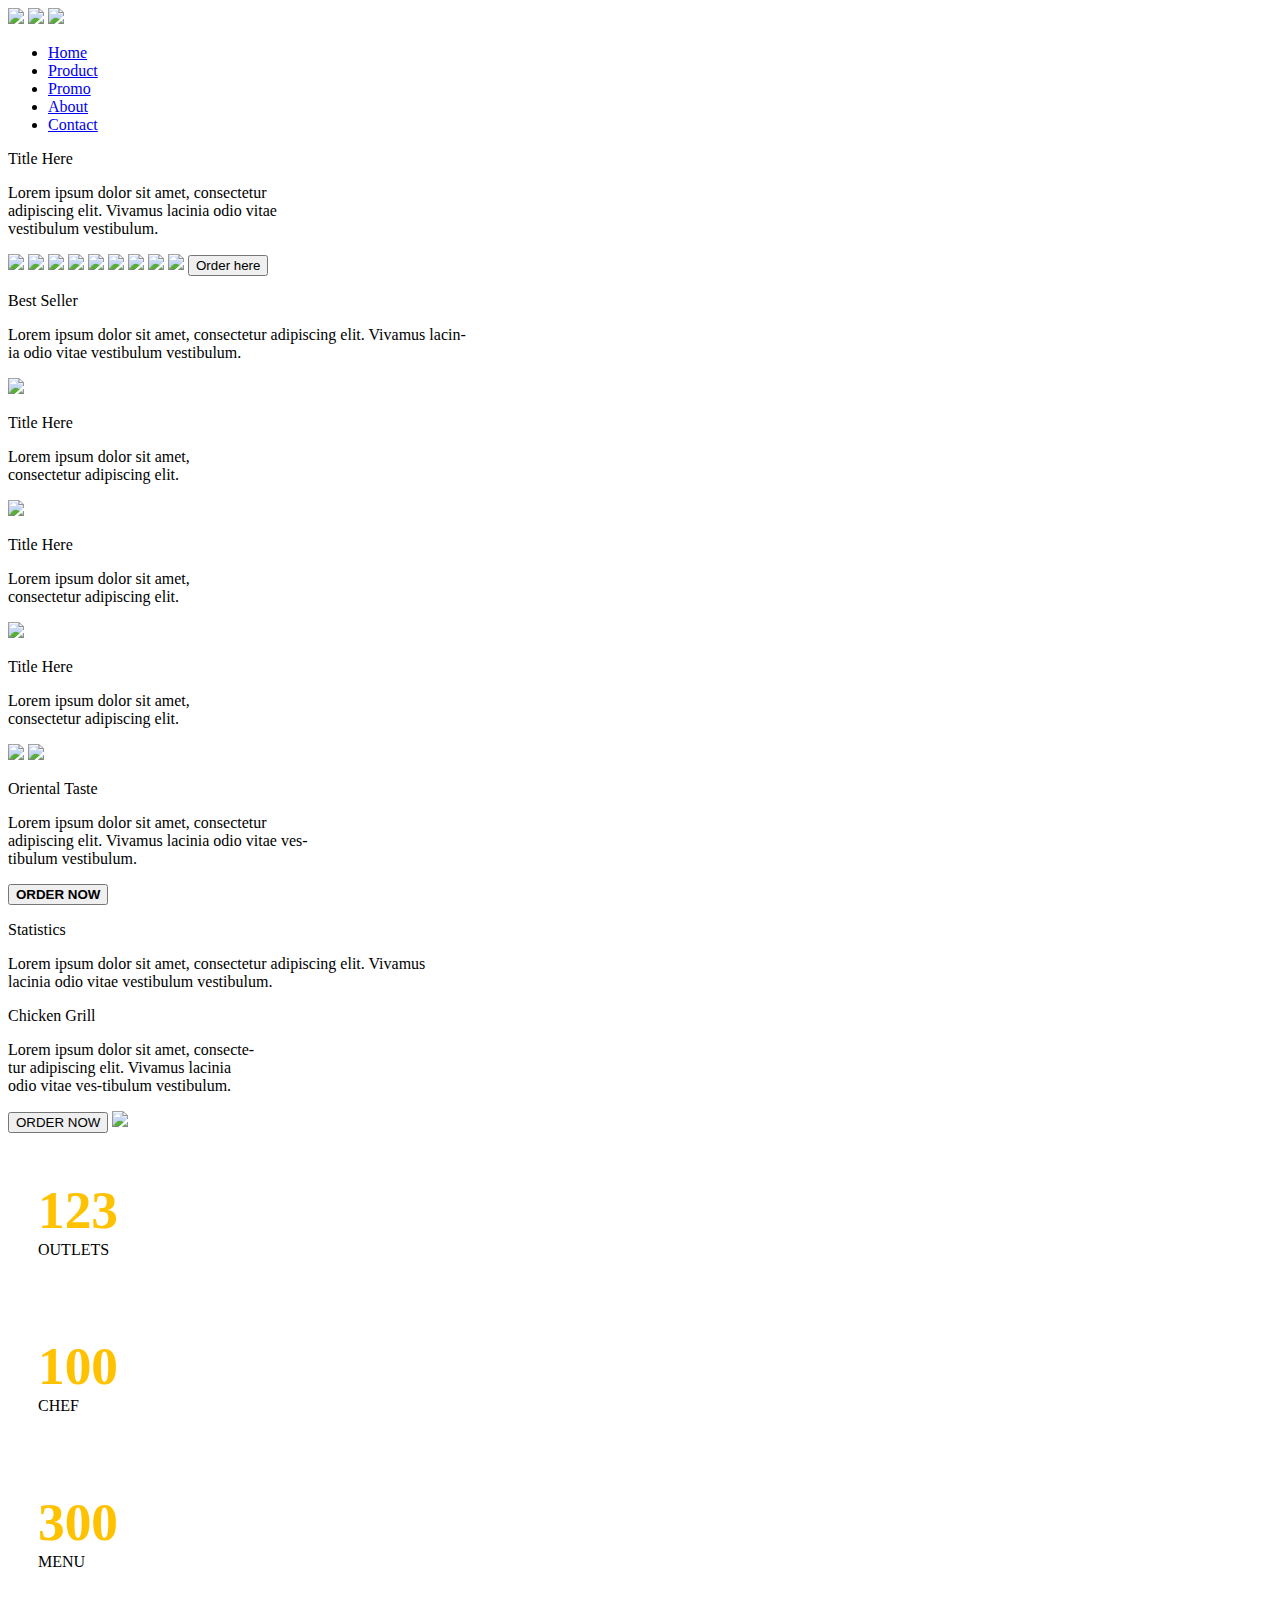
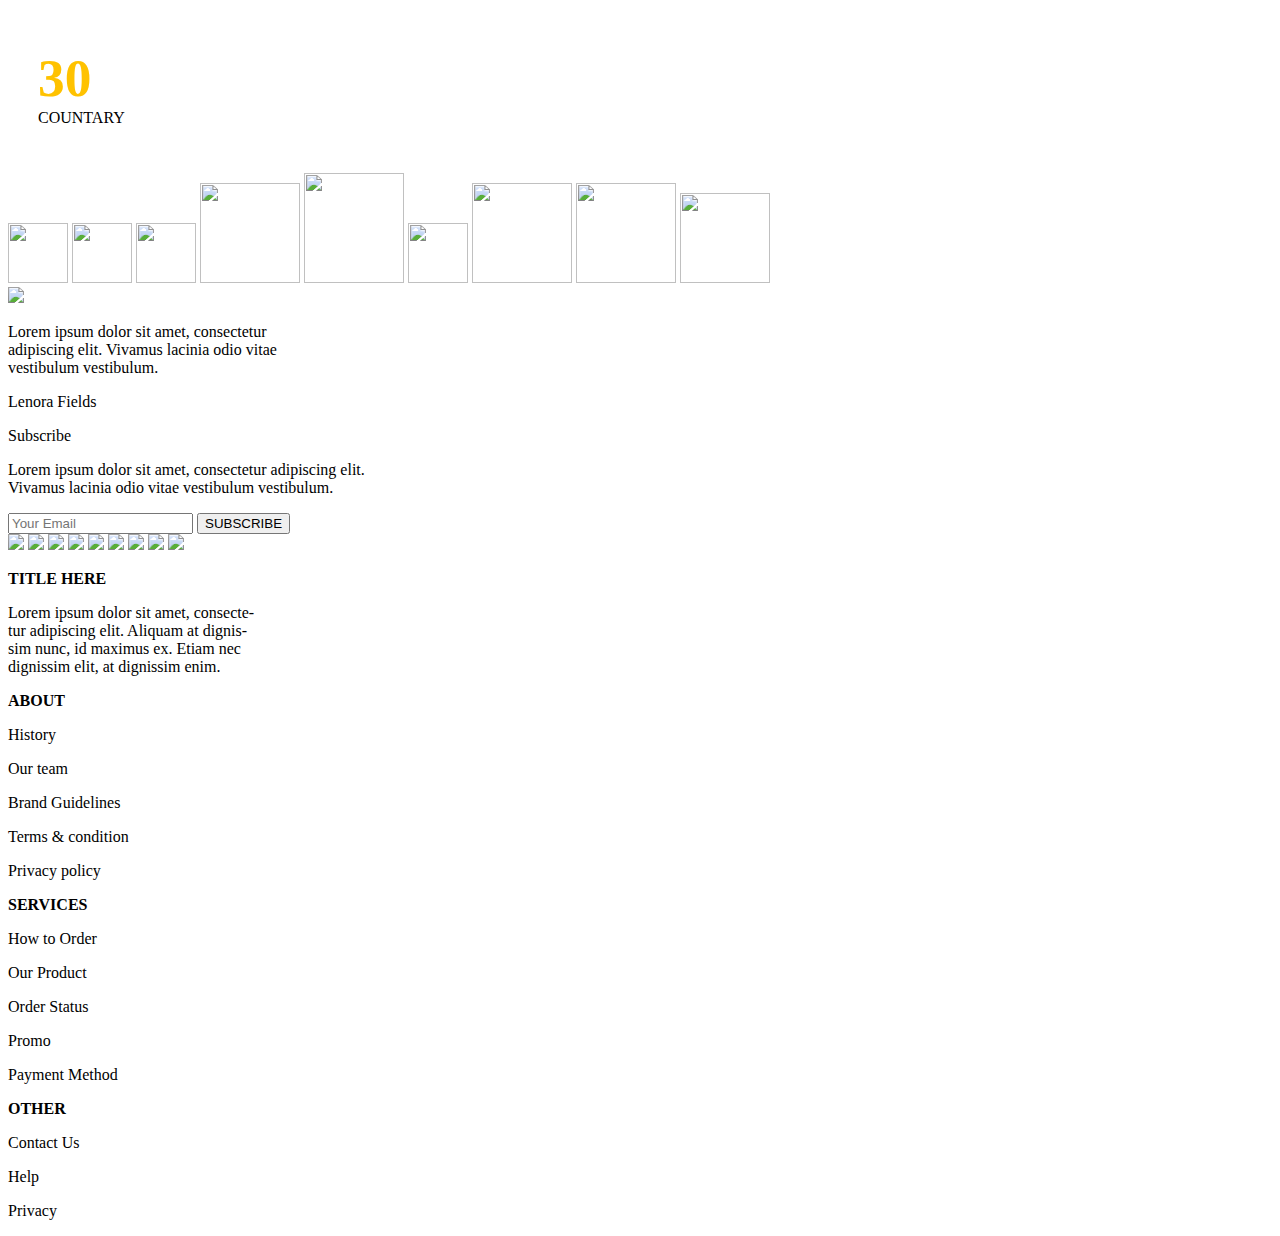
==== index.html @ 9cfca8f8 "new" ====
<!DOCTYPE html>
<html lang="en">
<head>
    <meta charset="UTF-8">
    <meta name="viewport" content="width=device-width, initial-scale=1.0">
    <link rel="apple-touch-icon" sizes="180x180" href="rret/apple-touch-icon.png">
    <link rel="icon" type="image/png" sizes="32x32" href="rret/favicon-32x32.png">
    <link rel="icon" type="image/png" sizes="16x16" href="rret/favicon-16x16.png">
    <link rel="manifest" href="rret/site.webmanifest">
    <link rel="mask-icon" href="rret/safari-pinned-tab.svg" color="#5bbad5">
    <meta name="msapplication-TileColor" content="#da532c">
    <meta name="theme-color" content="#ffffff">
    <link rel="stylesheet" href="style.css">
    <title>RETURANT</title>
</head>
<body>
    <div class="grid-container">
        <div class="right">
            <img src="pics/j.png" id="j">
            <img src="pics/a.png" id="a">
            <img src="pics/i.png" id="i">
        </div>
        <div class="left">
            <div class="lnav">
                <nav class="navbar">
                    <ul>
                        <li><a href="#">Home</a></li>
                        <li><a href="#">Product</a></li>
                        <li><a href="#">Promo</a></li>
                        <li><a href="#">About</a></li>
                        <li><a href="#">Contact</a></li>
                    </ul>
                </nav>
            </div>
            <div class="images">
                <p id="p1">Title Here</p>
                <p id="p2">Lorem ipsum dolor sit amet, consectetur<br> adipiscing elit. Vivamus lacinia odio vitae<br> vestibulum vestibulum. </p>
                <img src="pics/g.png" id="g">
                <img src="pics/g.png" id="g1">
                <img src="pics/g.png" id="g2">
                <img src="pics/g.png" id="g3">
                <img src="pics/c.png" id="c">
                <img src="pics/d.png" id="d">
                <img src="pics/e.png" id="e">
                <img src="pics/f.png" id="f">
                <img src="pics/h.png" id="h">
                <button type="button">Order here</button>
            </div>
        </div>
        <!--best seller-->
        <div class="bs">
            <p id="p3">Best Seller</p>
            <p id="p4">Lorem ipsum dolor sit amet, consectetur adipiscing elit. Vivamus lacin-<br>ia odio vitae vestibulum vestibulum. </p>
        </div>  
        <div class="bsimg">
            <img src="pics/m.png">
            <p id="p5">Title Here</p>
            <p id="p6">Lorem ipsum dolor sit amet,<br> consectetur adipiscing elit.</p>
        </div>
        <div class="item5">
            <img src="pics/k.png">
            <p id="p5">Title Here</p>
            <p id="p6">Lorem ipsum dolor sit amet,<br> consectetur adipiscing elit.</p>
        </div>
        <div class="item6">
            <img src="pics/l.png">
            <p id="p5">Title Here</p>
            <p id="p6">Lorem ipsum dolor sit amet,<br> consectetur adipiscing elit.</p>
        </div>
        <!--oriental tast-->
        <div class="item7">
            <img src="pics/pr.png" id="pr">
            <img src="pics/o.png" id="o">
            <p id="p7">Oriental Taste</p>
            <p id="p8">Lorem ipsum dolor sit amet, consectetur<br> adipiscing elit. Vivamus lacinia odio vitae ves-<br>tibulum vestibulum. </p>
            <button type="button"><b>ORDER NOW</b></button>
            <P id="p9">Statistics</P>
            <p id="p10">Lorem ipsum dolor sit amet, consectetur adipiscing elit. Vivamus<br> lacinia odio vitae vestibulum vestibulum. </p>
            <p id="p11">Chicken Grill</p>
            <p id="p12">Lorem ipsum dolor sit amet, consecte-<br>tur adipiscing elit. Vivamus lacinia<br> odio vitae ves-tibulum vestibulum. </p>
            <button type="button" id="bt">ORDER NOW</button>
            <img src="pics/q.png" id="q">
            <div class="outlet"><p style="padding: 30px;"><b style="color: #ffc200; font-size: 40pt;">123</b><br>OUTLETS</p></div>
            <div class="chef"><p style="padding: 30px;"><b style="color: #ffc200; font-size: 40pt;">100</b><br>CHEF</p></div>
            <div class="menu"><p style="padding: 30px;"><b style="color: #ffc200; font-size: 40pt;">300</b><br>MENU</p></div>
            <div class="conry"><p style="padding: 30px;"><b style="color: #ffc200; font-size: 40pt;">30</b><br>COUNTARY</p></div>
            <img src="pics/g.png" id="gg1" style="height: 60px; width: 60px;">
            <img src="pics/g.png" id="gg2" style="height: 60px; width: 60px;">
            <img src="pics/g.png" id="gg3" style="height: 60px; width: 60px;">
            <img src="pics/c.png" id="cc" style="height: 100px; width: 100px;">
            <img src="pics/d.png" id="dd" style="height: 110px; width: 100px;">
            <img src="pics/e.png" id="ee" style="height: 60px; width: 60px;">
            <img src="pics/f.png" id="ff" style="height: 100px; width: 100px;">
            <img src="pics/h.png" id="hh" style="height: 100px; width: 100px;">
            <img src="pics/n.png" id="n" style="height: 90px; width: 90px;">
        </div>
        <!--lenora field-->
        <div class="item8">
            <img src="pics/s.png">
            <div class="text">
                <p id="p13">Lorem ipsum dolor sit amet, consectetur<br> adipiscing elit. Vivamus lacinia odio vitae<br> vestibulum vestibulum.</p>
                <p id="p14">Lenora Fields</p>
            </div>
        </div>
        <!--subscribe-->
        <div class="item9">
            <p id="p15">Subscribe</p>
            <p id="p16">Lorem ipsum dolor sit amet, consectetur adipiscing elit.<br>  Vivamus lacinia odio vitae vestibulum vestibulum. </p>
            <div class="form">
                <input id="form" type="text" placeholder="Your Email" name="mail" required>
                <input id="sub" type="submit" value="SUBSCRIBE">
            </div>
            <img src="pics/g.png" id="ra">
            <img src="pics/g.png" id="ra1">
            <img src="pics/g.png" id="ra2">
            <img src="pics/c.png" id="rb">
            <img src="pics/d.png" id="rc">
            <img src="pics/e.png" id="rd">
            <img src="pics/f.png" id="re">
            <img src="pics/h.png" id="rf">
            <img src="pics/n.png" id="rg">
        </div>
        <!--footer-->
        <div class="item10">
            <p id="p17"><b>TITLE HERE</b></p>
            <P id="p18">Lorem ipsum dolor sit amet, consecte-<br>tur adipiscing elit. Aliquam at dignis-<br>sim nunc, id maximus ex. Etiam nec<br> dignissim elit, at dignissim enim. </P>
        </div>
        <div class="item11"><b>ABOUT</b>
            <p>History</p>
            <p>Our team</p>
            <p>Brand Guidelines</p>
            <p>Terms & condition</p>
            <p>Privacy policy</p>
        </div>
        <div class="item12"><b>SERVICES</b>
            <p>How to Order</p>
            <p>Our Product</p>
            <p>Order Status</p>
            <p>Promo</p>
            <p>Payment Method</p>
        </div>
        <div class="item13"><b>OTHER</b>
            <p>Contact Us</p>
            <p>Help</p>
            <p>Privacy</p>
        </div>
      </div>
</body>
</html>
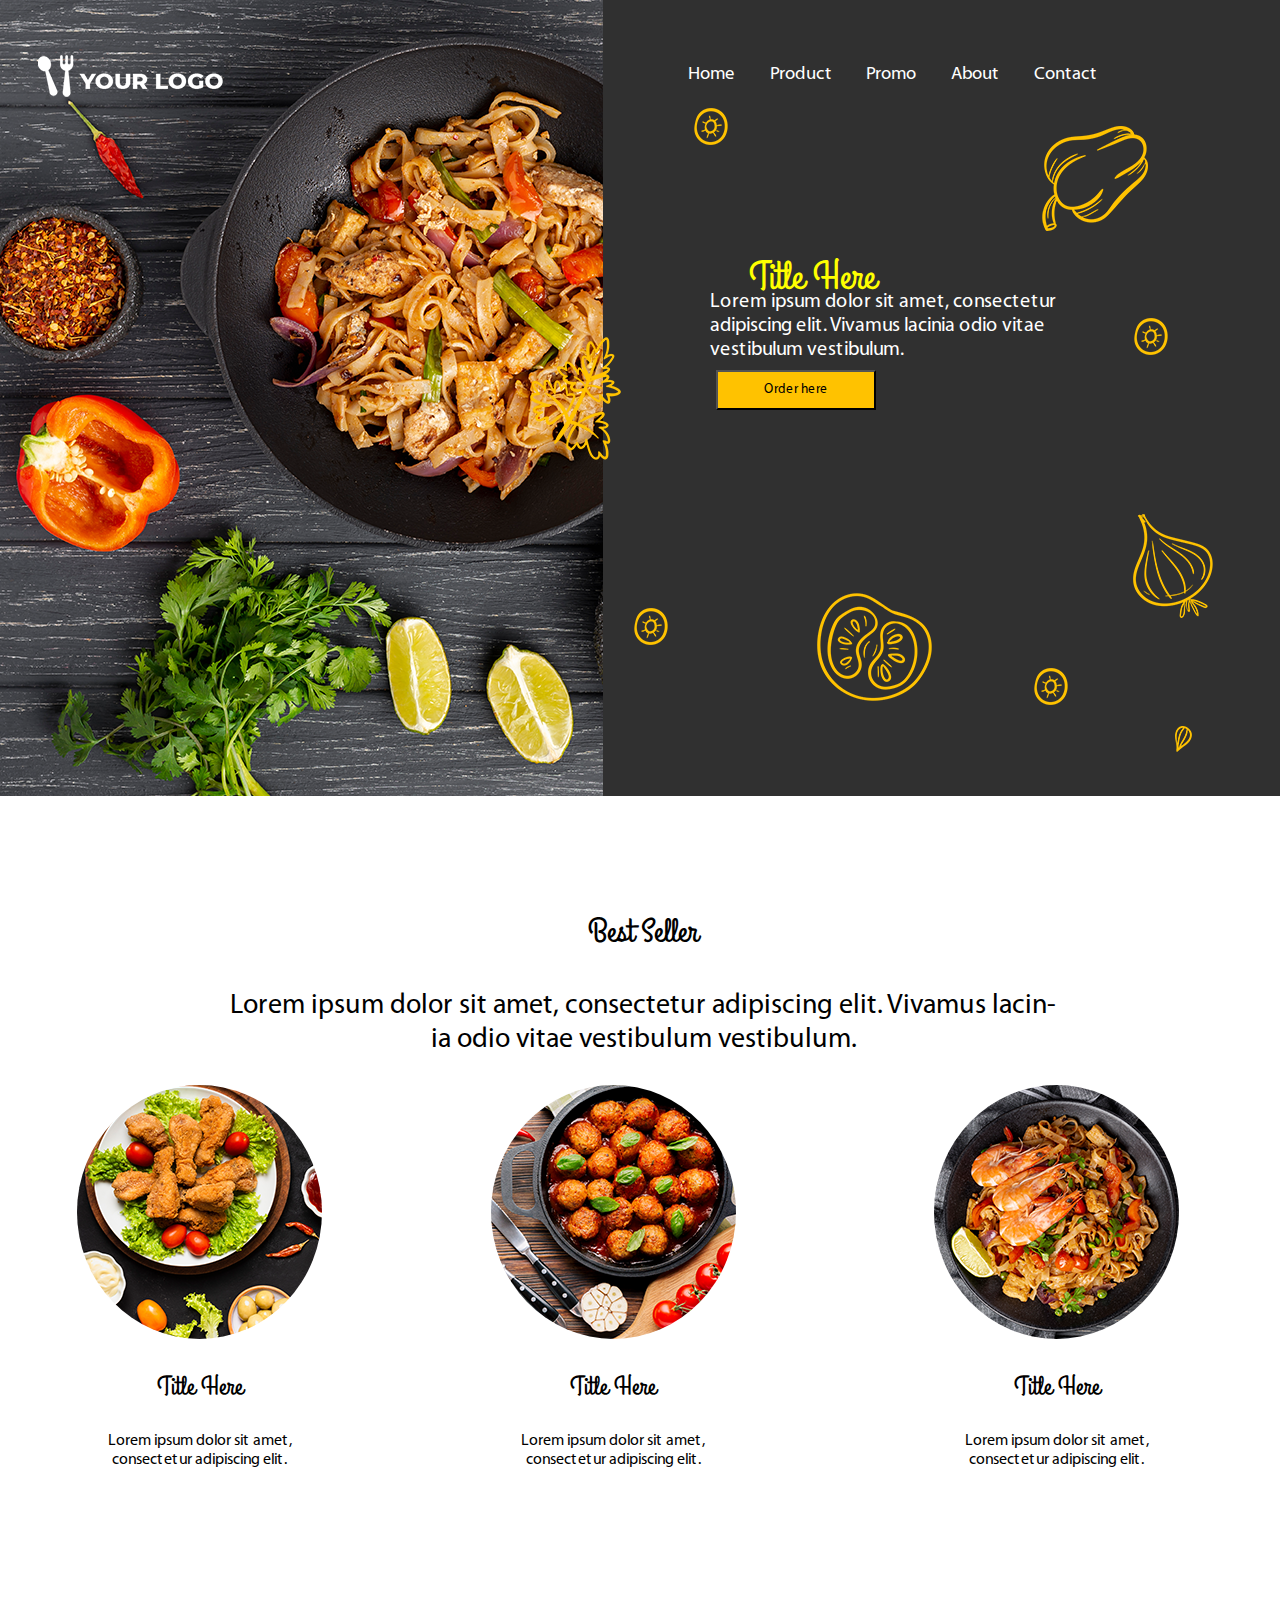
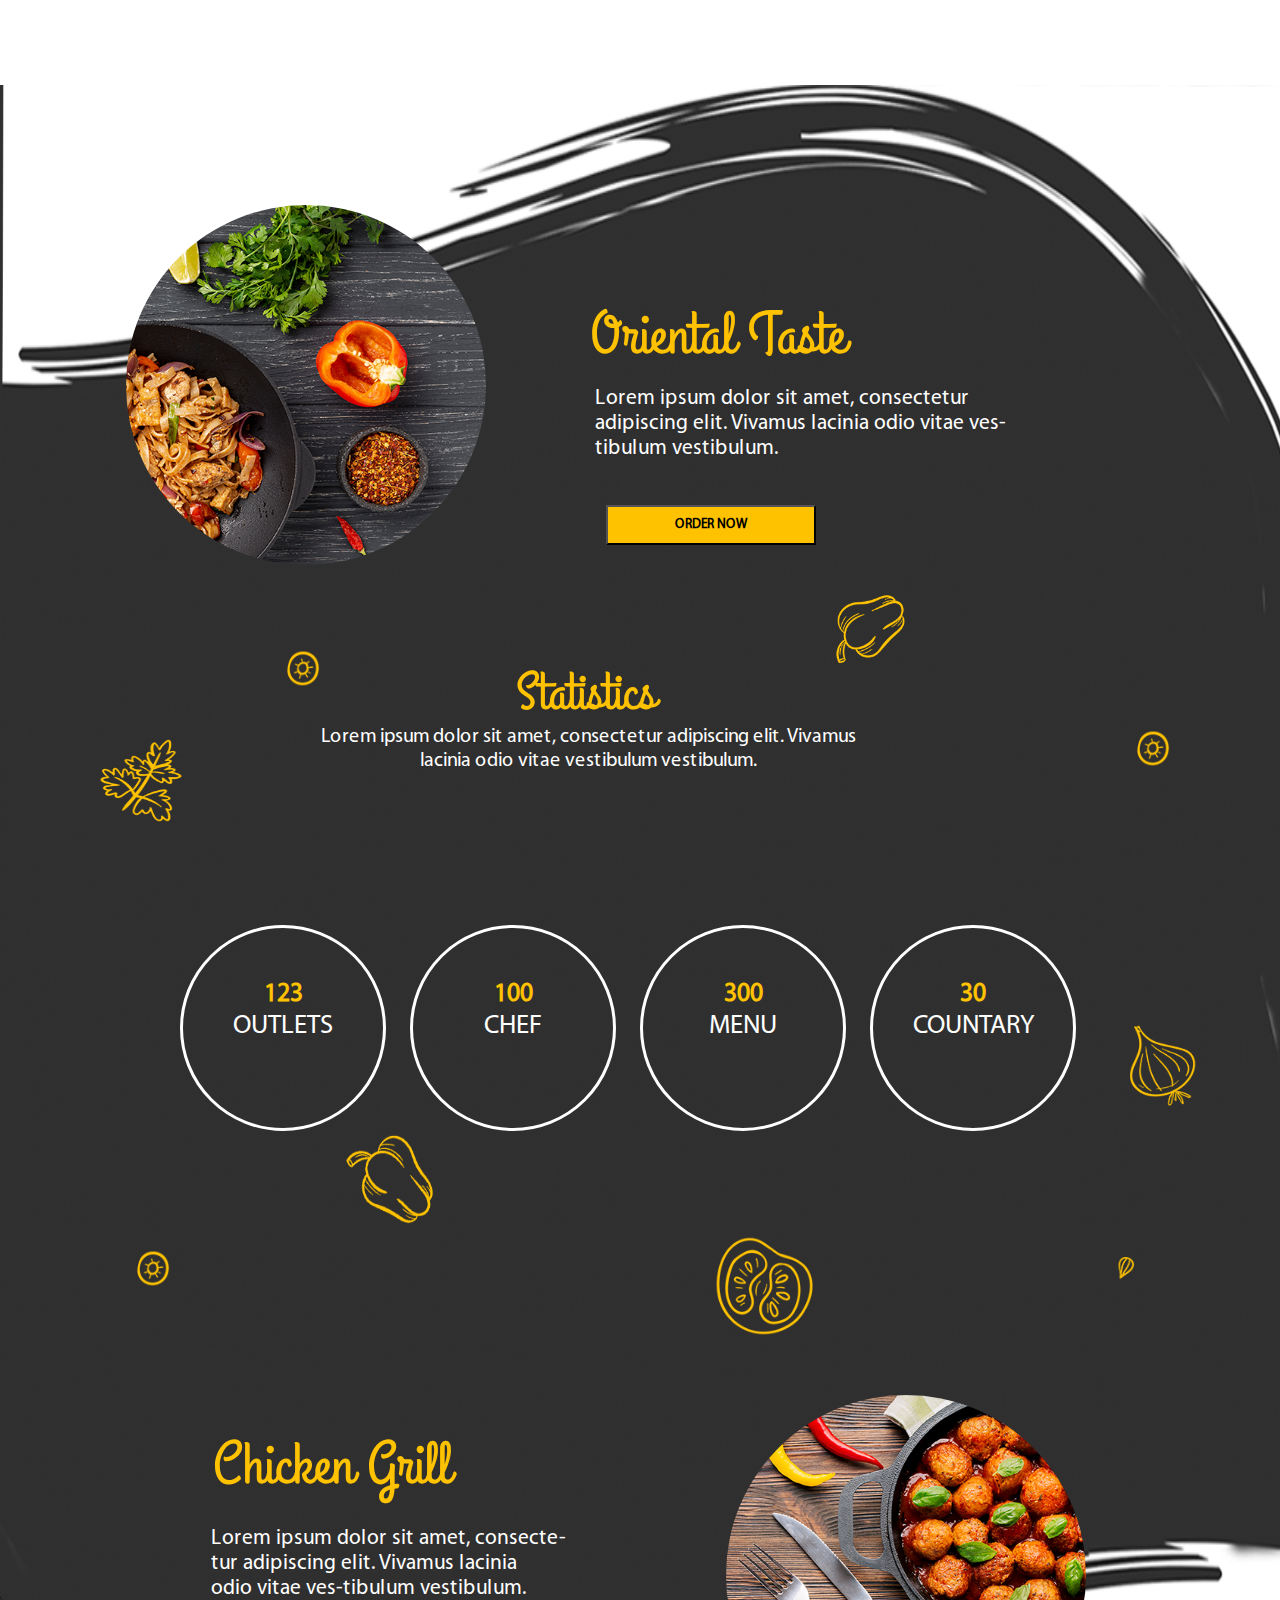
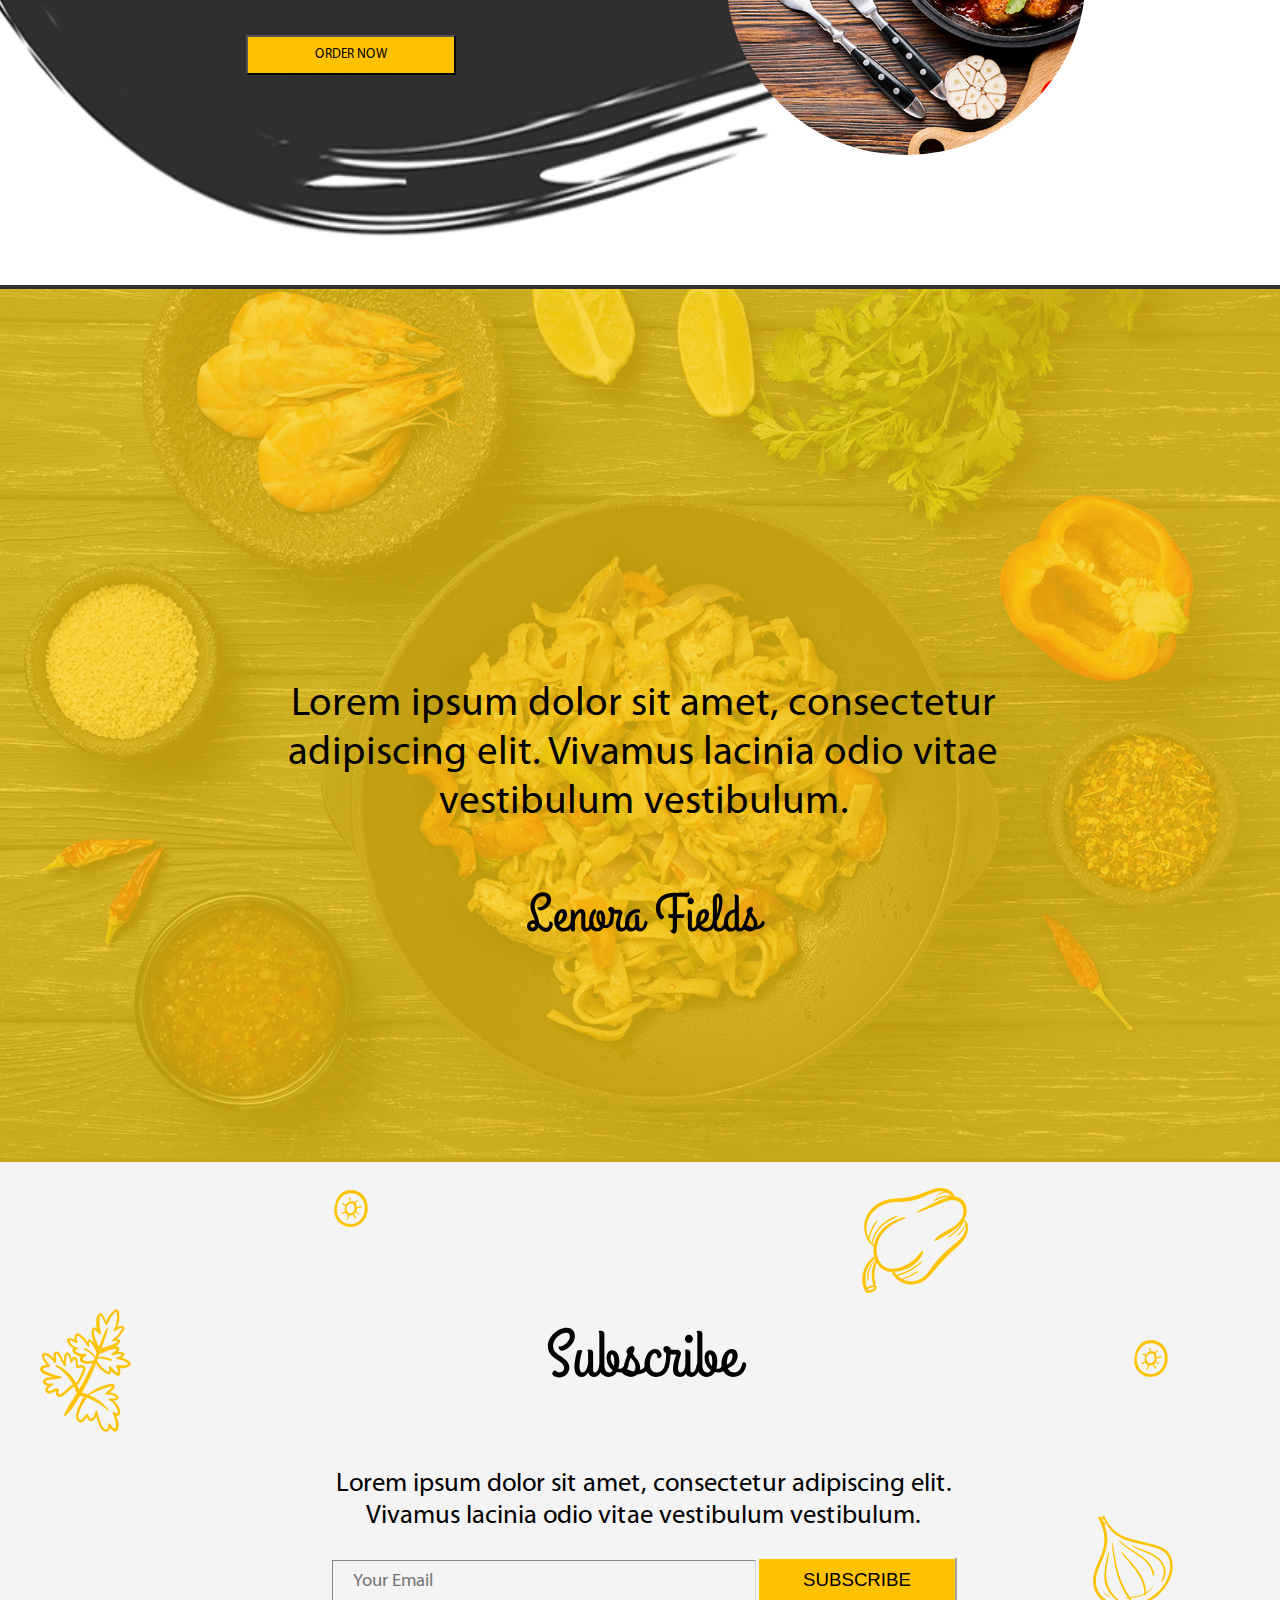
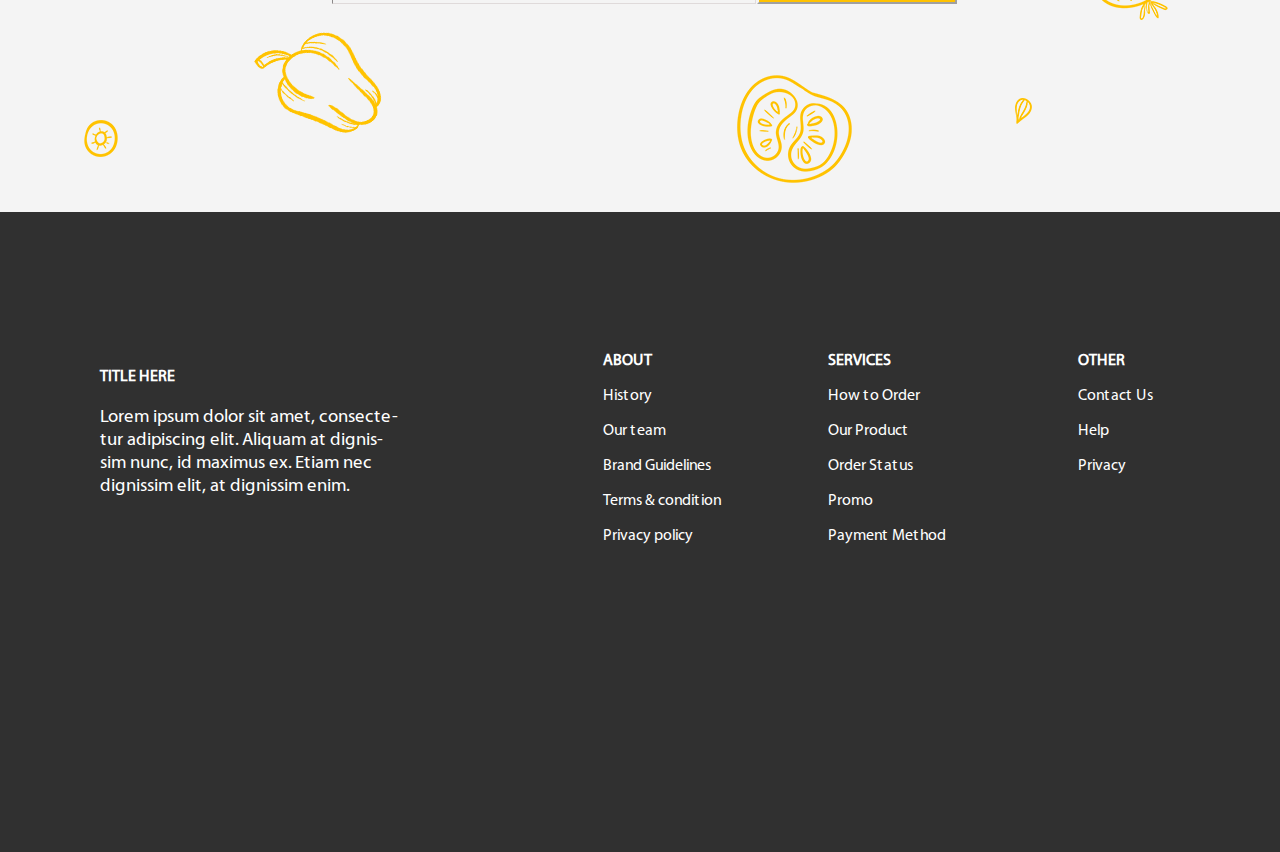
==== commit a861c1da: "Update index.html" ====
--- a/index.html
+++ b/index.html
@@ -18,7 +18,6 @@
         <div class="right">
             <img src="pics/j.png" id="j">
             <img src="pics/a.png" id="a">
-            <img src="pics/i.png" id="i">
         </div>
         <div class="left">
             <div class="lnav">
@@ -80,19 +79,19 @@
             <p id="p12">Lorem ipsum dolor sit amet, consecte-<br>tur adipiscing elit. Vivamus lacinia<br> odio vitae ves-tibulum vestibulum. </p>
             <button type="button" id="bt">ORDER NOW</button>
             <img src="pics/q.png" id="q">
-            <div class="outlet"><p style="padding: 30px;"><b style="color: #ffc200; font-size: 40pt;">123</b><br>OUTLETS</p></div>
-            <div class="chef"><p style="padding: 30px;"><b style="color: #ffc200; font-size: 40pt;">100</b><br>CHEF</p></div>
-            <div class="menu"><p style="padding: 30px;"><b style="color: #ffc200; font-size: 40pt;">300</b><br>MENU</p></div>
-            <div class="conry"><p style="padding: 30px;"><b style="color: #ffc200; font-size: 40pt;">30</b><br>COUNTARY</p></div>
-            <img src="pics/g.png" id="gg1" style="height: 60px; width: 60px;">
-            <img src="pics/g.png" id="gg2" style="height: 60px; width: 60px;">
-            <img src="pics/g.png" id="gg3" style="height: 60px; width: 60px;">
-            <img src="pics/c.png" id="cc" style="height: 100px; width: 100px;">
-            <img src="pics/d.png" id="dd" style="height: 110px; width: 100px;">
-            <img src="pics/e.png" id="ee" style="height: 60px; width: 60px;">
-            <img src="pics/f.png" id="ff" style="height: 100px; width: 100px;">
-            <img src="pics/h.png" id="hh" style="height: 100px; width: 100px;">
-            <img src="pics/n.png" id="n" style="height: 90px; width: 90px;">
+            <div class="outlet"><p style="margin-top: 4vw;"><b style="color: #ffc200; font-size: 2vw;">123</b><br>OUTLETS</p></div>
+            <div class="chef"><p style="margin-top: 4vw;"><b style="color: #ffc200; font-size: 2vw;">100</b><br>CHEF</p></div>
+            <div class="menu"><p style="margin-top: 4vw;"><b style="color: #ffc200; font-size: 2vw;">300</b><br>MENU</p></div>
+            <div class="conry"><p style="margin-top: 4vw;"><b style="color: #ffc200; font-size: 2vw;">30</b><br>COUNTARY</p></div>
+            <img src="pics/g.png" id="gg1" style="height: 5vw; width: 5vw;">
+            <img src="pics/g.png" id="gg2" style="height: 5vw; width: 5vw;">
+            <img src="pics/g.png" id="gg3" style="height: 5vw; width: 5vw;">
+            <img src="pics/c.png" id="cc" style="height: 7vw; width: 7vw;">
+            <img src="pics/d.png" id="dd" style="height: 8vw; width: 7vw;">
+            <img src="pics/e.png" id="ee" style="height: 5vw; width: 5vw;">
+            <img src="pics/f.png" id="ff" style="height: 7vw; width: 7vw;">
+            <img src="pics/h.png" id="hh" style="height: 8vw; width: 8vw;">
+            <img src="pics/n.png" id="n" style="height: 7vw; width: 7vw;">
         </div>
         <!--lenora field-->
         <div class="item8">
@@ -146,4 +145,4 @@
         </div>
       </div>
 </body>
-</html>+</html>
--- a/style.css
+++ b/style.css
@@ -0,0 +1,551 @@
+@font-face{
+  font-family: monstera;
+  src: url(monstera.ttf);
+}
+@font-face{
+  font-family: grandhotel;
+  src: url(grandhotel-regular.otf);
+}
+@font-face{
+  font-family: myriadpro;
+  src: url(FontsFree-Net-MYRIADPRO-REGULAR.ttf);
+}
+
+
+
+
+
+
+
+
+.right { grid-area: header; }
+.left { grid-area: menu; }
+.bs { grid-area: main; }
+.bsimg { grid-area: pot; }
+.item5 { grid-area: pen; }
+.item6 { grid-area: book; }
+.item7 { grid-area: bgr; }
+.item8 { grid-area: leno; }
+.item9 { grid-area: sub; }
+.item10 { grid-area: footer; }
+.item11 { grid-area: about; }
+.item12 { grid-area: services; }
+.item13 { grid-area: other; }
+
+.grid-container {
+   display: grid;
+  grid-template-areas:
+    'header header header menu menu menu'
+    'main main main main main main'
+    'pot pot pen pen book book'
+    'bgr bgr bgr bgr bgr bgr'
+    'leno leno leno leno leno leno'
+    'sub sub sub sub sub sub'
+    'footer footer footer about services other';
+}
+body{
+  padding: 0;
+  margin: 0;
+  background-color: #303030;
+}
+.grid-container > div {
+}
+.left{
+  width: 683px;
+  background-color: #303030;
+  position: relative;
+}
+#j{
+  float: left;
+}
+#i{
+  float: right;
+  height: 60vw;
+  position: absolute;
+  right: 383px;
+}
+ul{
+  padding-right: 150px;
+  padding-top: 22px;
+  margin-top: 11px;
+}
+li{
+  padding-left: 3.5vw;
+  float: left;
+  list-style: none;
+  padding-top: 30px;
+}
+a{
+  text-decoration: none;
+  color: #fff;
+  font-size: 14pt;
+  font-family: myriadpro;
+  margin-right: -10px;
+}
+#a{
+  float: left;
+  position: absolute;
+  right: 1050px;
+  top: 50px;
+}
+#g{
+  position: absolute;
+  right: 540px;
+  top: 90px;
+}
+#g1{
+  position: absolute;
+  right: 100px;
+  top: 300px;
+}
+#g2{
+  position: absolute;
+  right: 600px;
+  top: 590px;
+}
+#g3{
+  position: absolute;
+  right: 200px;
+  top: 650px;
+}
+#c{
+  position: absolute;
+  right: 120px;
+  top: 110px;
+}
+#d{
+  position: absolute;
+  right: 60px;
+  top: 500px;
+}
+#e{
+  position: absolute;
+  right: 70px;
+  top: 700px;
+}
+#f{
+  position: absolute;
+  right: 660px;
+  top: 330px;
+}
+#h{
+  position: absolute;
+  right: 350px;
+  top: 590px;
+}
+#p1{
+  color: yellow;
+  font-size: 29.91pt;
+  position: absolute;
+  right: 410px;
+  top: 210px;
+  font-family: grandhotel;
+}
+#p2{
+  color: #fff;
+  font-size: 15.13pt;
+  position: absolute;
+  right: 230px;
+  top: 270px;
+  font-family: myriadpro;
+
+}
+button{
+  background-color: #ffc200;
+  color: black;
+  position: absolute;
+  right: 410px;
+  top: 370px;
+  width: 160px;
+  height: 40px;
+  font-family: myriadpro;
+}
+/*best seller*/
+.bs{
+  background-color: #fff;
+  padding-top: 80px;
+}
+#p3{
+  color: black;
+  font-size: 25pt;
+  text-align: center;
+  font-family: grandhotel;
+}
+#p4{
+  color: black;
+  font-size: 21pt;
+  text-align: center;
+  font-family: myriadpro;
+}
+#p5{
+  font-family: grandhotel;
+  font-size: 20pt;
+}
+#p6{
+  font-family: myriadpro;
+
+}
+.bsimg{
+  text-align: center;
+  background-color: #fff;
+}
+.bsimg img{
+  border-radius: 50%;
+}
+.item5{
+  text-align: center;
+  background-color: #fff;
+}
+.item5 img{
+  border-radius: 50%;
+}
+.item6{
+  text-align: center;
+  height: 600px;
+  background-color: #fff;
+}
+.item6 img{
+  border-radius: 50%;
+}
+.item7 img{
+  height: 1800px;
+  width: 1283px;
+}
+/*oriental tast*/
+.item7{
+  position: relative;
+  margin-top: -16;
+}
+#pr{
+  width: 100%;
+}
+#o{
+  height: 360px;
+  width: 360px;
+  border-radius: 50%;
+  position: absolute;
+  top: 120px;
+  right: 800px;
+}
+#p7{
+  position: absolute;
+  top: 150px;
+  right: 440px;
+  color: #ffc200;
+  font-size: 45pt;
+  font-family: grandhotel;
+}
+#p8{
+  position: absolute;
+  top: 280px;
+  right: 280px;
+  color: #fff;
+  font-size: 16pt;
+  font-family: myriadpro;
+}
+#p9{
+  position: absolute;
+  top: 520PX;
+  right: 630PX;
+  font-size: 40pt;
+  color: #ffc200;
+  font-family: grandhotel;
+}
+#p10{
+  position: absolute;
+  top: 620PX;
+  right: 430PX;
+  text-align: center;
+  font-size: 15pt;
+  color: #fff;
+  font-family: myriadpro;
+}
+#p11{
+  position: absolute;
+  top: 1280PX;
+  right: 835PX;
+  font-size: 45pt;
+  color: #ffc200;
+  font-family: grandhotel;
+}
+#p12{
+  position: absolute;
+  top: 1420PX;
+  right: 720PX;
+  color: #fff;
+  font-size: 16pt;
+  font-family: myriadpro;
+}
+#bt{
+  position: absolute;
+  top: 1550PX;
+  right: 830PX;
+  font-family: myriadpro;
+}
+.item7 button{
+  position: absolute;
+  width: 210PX;
+  top: 420PX;
+  right: 470PX;
+}
+#q{
+  height: 360px;
+  width: 360px;
+  border-radius: 50%;
+  position: absolute;
+  top: 1310px;
+  right: 200px;
+}
+.outlet{
+  position: absolute;
+  top: 840px;
+  right: 900px;
+  color: #ffff;
+  border: 1px solid #ffffff;
+  border-width: 3px;
+  border-radius: 50%;
+  height: 200px;
+  width: 200px;
+  text-align: center;
+  font-size: 20pt;
+  font-family: myriadpro;
+}
+.chef{
+  position: absolute;
+  top: 840px;
+  right: 670px;
+  color: #ffff;
+  border: 1px solid #ffffff;
+  border-width: 3px;
+  border-radius: 50%;
+  height: 200px;
+  width: 200px;
+  text-align: center;
+  font-size: 20pt;
+  font-family: myriadpro;
+}
+.menu{
+  position: absolute;
+  top: 840px;
+  right: 440px;
+  color: #ffff;
+  border: 1px solid #ffffff;
+  border-width: 3px;
+  border-radius: 50%;
+  height: 200px;
+  width: 200px;
+  text-align: center;
+  font-size: 20pt;
+  font-family: myriadpro;
+}
+.conry{
+  position: absolute;
+  top: 840px;
+  right: 210px;
+  color: #ffff;
+  border: 1px solid #ffffff;
+  border-width: 3px;
+  border-radius: 50%;
+  height: 200px;
+  width: 200px;
+  text-align: center;
+  font-size: 20pt;
+  font-family: myriadpro;
+}
+#gg1{
+  position: absolute;
+  top: 550px;
+  right: 950px;
+}
+#gg2{
+  position: absolute;
+  top: 630px;
+  right: 100px;
+}
+#gg3{
+  position: absolute;
+  top: 1150px;
+  right: 1100px;
+}
+#cc{
+  position: absolute;
+  top: 500px;
+  right: 370px;
+}
+#ee{
+  position: absolute;
+  top: 1150px;
+  right: 130px;
+}
+#hh{
+  position: absolute;
+  top: 1150px;
+  right: 470px;
+}
+#n{
+  position: absolute;
+  top: 1050px;
+  right: 850px;
+}
+#dd{
+  position: absolute;
+  top: 930px;
+  right: 80px;
+}
+#ff{
+  position: absolute;
+  top: 650px;
+  right: 1100px;
+}
+/*lenora field*/
+.item8{
+  position: relative;
+}
+#p13{
+  padding-top: 350px;
+  font-size: 30.78pt;
+  font-family: myriadpro;
+}
+#p14{
+  font-size: 40pt;
+  font-family: grandhotel;
+}
+.text{
+  text-align: center;
+  background-color: rgba(245, 203, 18, 0.767);
+  height: 100%;
+  width: 100%;
+  position: absolute;
+  top: 0;
+}
+.item8 img{
+  width: 100%;
+}
+/*subscribe*/
+.item9{
+  text-align: center;
+  position: relative;
+  margin-right: 0;
+  margin-left: 0;
+  background-color: rgb(244, 244, 244);
+  height: 650px;
+}
+#p15{
+  font-size: 50pt;
+  margin-top: 150px;
+  font-family: grandhotel;
+}
+#p16{
+  font-size: 20pt;
+  font-family: myriadpro;
+}
+#form{
+  height: 40px;
+  width: 400px;
+  padding-left: 20px;
+  font-size: 14pt;
+  background-color: #f4f4f4;
+  border-color: #dfdada;
+  border-width: 1px;
+  font-family: myriadpro;
+}
+#sub{
+  height: 47px;
+  margin: -3px;
+  width: 200px;
+  font-size: 14pt;
+  background-color: #ffc200;
+  border-color: #f4f4f4;
+}
+#ra{
+  position: absolute;
+  right: 900px;
+  top: 10px;
+}
+#rb{
+  position: absolute;
+  right: 300px;
+  top: 10px;
+}
+#re{
+  position: absolute;
+  right: 1150px;
+  top: 140px;
+}
+#ra1{
+  position: absolute;
+  right: 100px;
+  top: 160px;
+}
+#rc{
+  position: absolute;
+  right: 100px;
+  top: 340px;
+}
+#rd{
+  position: absolute;
+  right: 230px;
+  top: 510px;
+}
+#rg{
+  position: absolute;
+  right: 900px;
+  top: 470px;
+}
+#ra2{
+  position: absolute;
+  right: 1150px;
+  top: 540px;
+}
+#rf{
+  position: absolute;
+  right: 430px;
+  top: 510px;
+}
+/*footer*/
+#p17{
+  font-family: myriadpro;
+}
+#p18{
+  font-family: myriadpro;
+  font-size: 14pt;
+}
+.item10{
+  margin-top: 140px;
+  height: 500px;
+  padding-left: 100px;
+  color: #fff;
+}
+.item11{
+  margin-top: 140px;
+  color: #fff;
+  font-family: myriadpro;
+}
+.item12{
+  margin-top: 140px;
+  color: #fff;
+  font-family: myriadpro;
+}
+.item13{
+  margin-top: 140px;
+  color: #fff;
+  font-family: myriadpro;
+}
+
+
+
+
+
+
+
+
+
+
+
+
+
+
+
+
+
+
